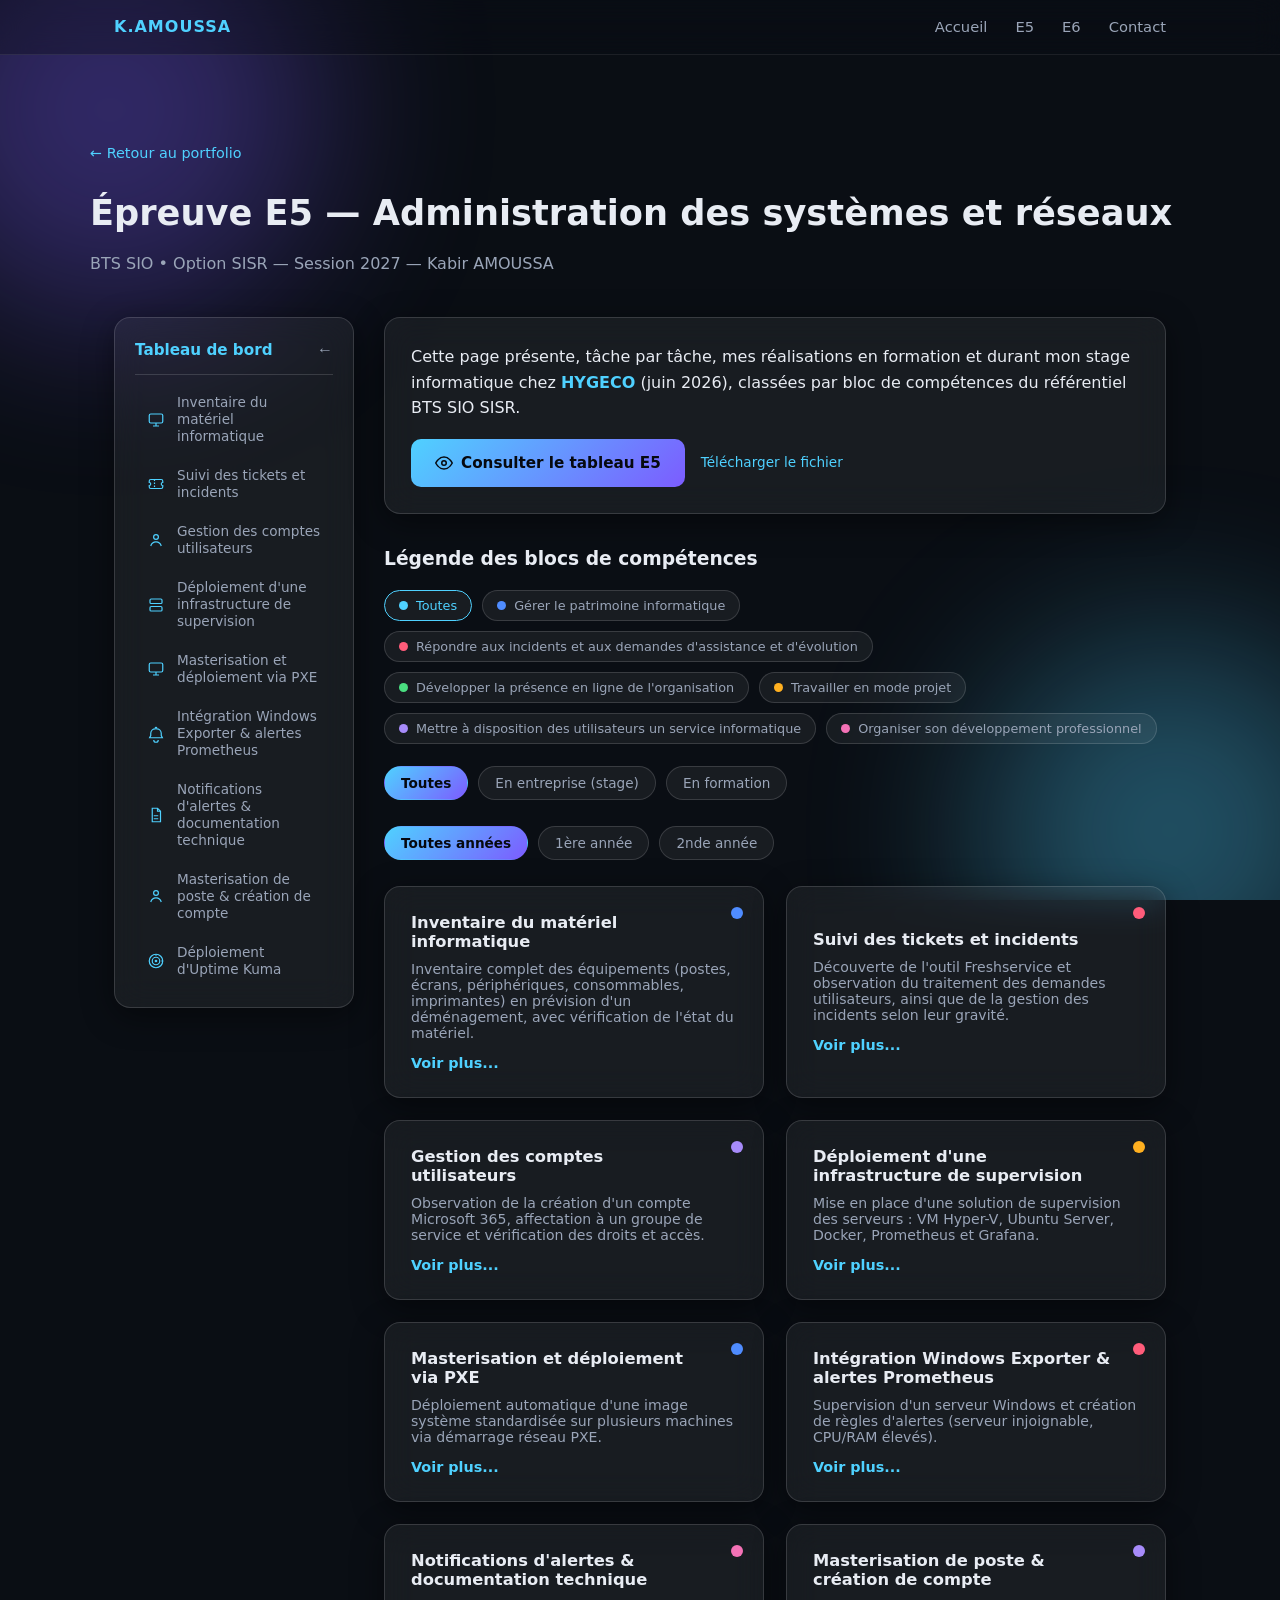
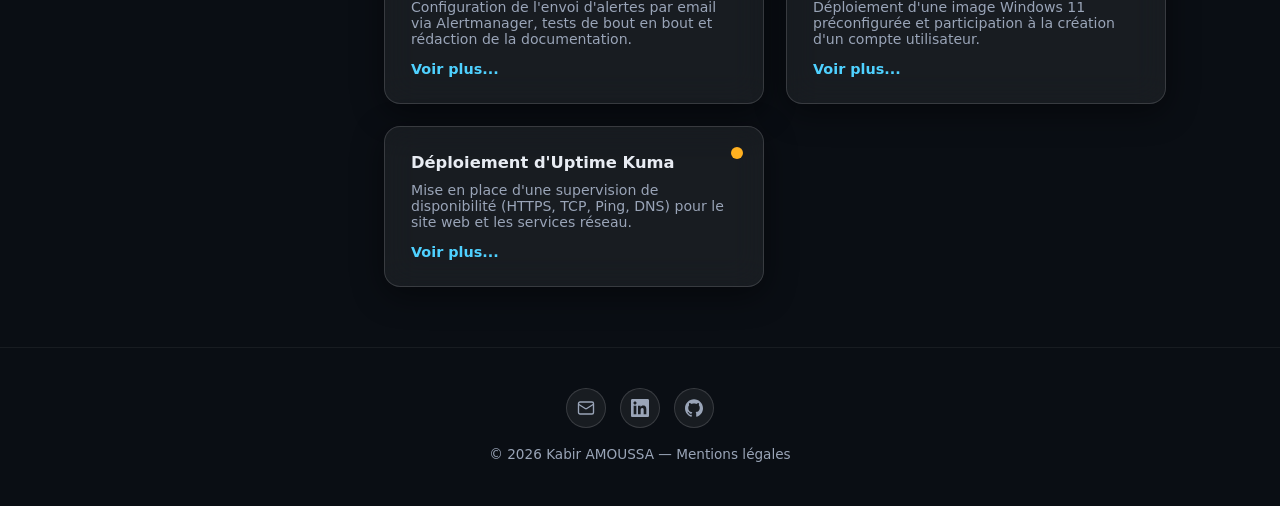
==== e5.html @ fb806b7c "Libellés officiels des blocs + filtre par année sur E5" ====
<!DOCTYPE html>
<html lang="fr">
<head>
<meta charset="UTF-8">
<meta name="viewport" content="width=device-width, initial-scale=1.0">
<title>Épreuve E5 — Kabir AMOUSSA</title>
<link rel="stylesheet" href="css/style.css?v=14">
</head>
<body>

<div class="bg-blobs">
  <div class="blob blob1"></div>
  <div class="blob blob2"></div>
</div>

<nav class="navbar">
  <div class="container">
    <div class="logo">K.AMOUSSA</div>
    <button class="nav-toggle" aria-label="Ouvrir le menu">&#9776;</button>
    <ul class="nav-links">
      <li><a href="index.html">Accueil</a></li>
      <li><a href="e5.html">E5</a></li>
      <li><a href="e6.html">E6</a></li>
      <li><a href="index.html#contact">Contact</a></li>
    </ul>
  </div>
</nav>

<header class="subpage-header container">
  <a href="index.html" class="back-link">&larr; Retour au portfolio</a>
  <h1>Épreuve E5 — Administration des systèmes et réseaux</h1>
  <p style="color:var(--text-dim);">BTS SIO • Option SISR — Session 2027 — Kabir AMOUSSA</p>
</header>

<div class="e5-layout container">

  <!-- SIDEBAR -->
  <aside class="e5-sidebar glass" id="e5Sidebar">
    <div class="e5-sidebar-head">
      <span>Tableau de bord</span>
      <button id="e5SidebarToggle" aria-label="Réduire">&larr;</button>
    </div>
    <ul class="e5-sidebar-list" id="e5SidebarList"></ul>
  </aside>

  <div class="e5-main">
    <div class="glass card reveal" style="margin-bottom:30px;">
      <p>
        Cette page présente, tâche par tâche, mes réalisations en formation et durant mon stage
        informatique chez <strong class="accent">HYGECO</strong> (juin 2026), classées par bloc de
        compétences du référentiel BTS SIO SISR.
      </p>
      <div style="display:flex; align-items:center; gap:16px; flex-wrap:wrap; margin-top:18px;">
        <a href="https://view.officeapps.live.com/op/view.aspx?src=https%3A%2F%2Fakabir-07.github.io%2Fassets%2FTableau_E5_Kabir_AMOUSSA.xlsx" target="_blank" rel="noopener" class="btn btn-primary btn-icon">
          <svg xmlns="http://www.w3.org/2000/svg" width="18" height="18" viewBox="0 0 24 24" fill="none" stroke="currentColor" stroke-width="2" stroke-linecap="round" stroke-linejoin="round"><path d="M1 12s4-8 11-8 11 8 11 8-4 8-11 8-11-8-11-8Z"/><circle cx="12" cy="12" r="3"/></svg>
          Consulter le tableau E5
        </a>
        <a href="assets/Tableau_E5_Kabir_AMOUSSA.xlsx" download class="accent" style="font-size:0.85rem;">Télécharger le fichier</a>
      </div>
    </div>

    <h3 class="reveal" style="margin-bottom:16px;">Légende des blocs de compétences</h3>
    <div class="e5-legend reveal" id="e5Legend">
      <button class="legend-item active" data-bloc="all"><span class="legend-dot" style="background:var(--accent)"></span>Toutes</button>
      <button class="legend-item" data-bloc="patrimoine"><span class="legend-dot dot-patrimoine"></span>Gérer le patrimoine informatique</button>
      <button class="legend-item" data-bloc="incidents"><span class="legend-dot dot-incidents"></span>Répondre aux incidents et aux demandes d'assistance et d'évolution</button>
      <button class="legend-item" data-bloc="presence"><span class="legend-dot dot-presence"></span>Développer la présence en ligne de l'organisation</button>
      <button class="legend-item" data-bloc="projet"><span class="legend-dot dot-projet"></span>Travailler en mode projet</button>
      <button class="legend-item" data-bloc="service"><span class="legend-dot dot-service"></span>Mettre à disposition des utilisateurs un service informatique</button>
      <button class="legend-item" data-bloc="devpro"><span class="legend-dot dot-devpro"></span>Organiser son développement professionnel</button>
    </div>

    <div class="e5-filters reveal">
      <button class="filter-pill active" data-lieu="all">Toutes</button>
      <button class="filter-pill" data-lieu="entreprise">En entreprise (stage)</button>
      <button class="filter-pill" data-lieu="formation">En formation</button>
    </div>

    <div class="e5-filters reveal">
      <button class="filter-pill active" data-annee="all">Toutes années</button>
      <button class="filter-pill" data-annee="1">1ère année</button>
      <button class="filter-pill" data-annee="2">2nde année</button>
    </div>

    <div class="grid e5-tasks-grid" id="e5TasksGrid"></div>
    <p class="e5-empty" id="e5Empty" style="display:none; color:var(--text-dim); text-align:center; margin-top:20px;">Aucune mission dans cette catégorie pour l'instant.</p>
  </div>
</div>

<!-- Modale détail tâche -->
<div class="skill-modal-overlay" id="taskModalOverlay">
  <div class="glass skill-modal task-modal">
    <button class="skill-modal-close" id="taskModalClose" aria-label="Fermer">&times;</button>
    <button class="carousel-arrow skill-modal-prev" id="taskModalPrev" aria-label="Tâche précédente">&larr;</button>
    <button class="carousel-arrow skill-modal-next" id="taskModalNext" aria-label="Tâche suivante">&rarr;</button>
    <div id="taskModalBody"></div>
  </div>
</div>

<footer>
  <div class="container">
    <div class="footer-socials">
      <a href="mailto:kabir.amoussa@outlook.fr" aria-label="Email" class="footer-icon"><svg viewBox="0 0 24 24" fill="none" stroke="currentColor" stroke-width="1.8"><rect x="2" y="4" width="20" height="16" rx="2"/><path d="m22 7-8.97 5.7a1.94 1.94 0 0 1-2.06 0L2 7"/></svg></a>
      <a href="https://www.linkedin.com/in/kabir-amoussa-a6968a33a/" target="_blank" rel="noopener" aria-label="LinkedIn" class="footer-icon"><svg viewBox="0 0 24 24" fill="currentColor"><path d="M20.447 20.452h-3.554v-5.569c0-1.328-.027-3.037-1.852-3.037-1.853 0-2.136 1.445-2.136 2.939v5.667H9.351V9h3.414v1.561h.046c.477-.9 1.637-1.85 3.37-1.85 3.601 0 4.267 2.37 4.267 5.455v6.286zM5.337 7.433c-1.144 0-2.063-.926-2.063-2.065 0-1.138.92-2.063 2.063-2.063 1.14 0 2.064.925 2.064 2.063 0 1.139-.925 2.065-2.064 2.065zm1.782 13.019H3.555V9h3.564v11.452zM22.225 0H1.771C.792 0 0 .774 0 1.729v20.542C0 23.227.792 24 1.771 24h20.451C23.2 24 24 23.227 24 22.271V1.729C24 .774 23.2 0 22.222 0h.003z"/></svg></a>
      <a href="https://github.com/AKabir-07" target="_blank" rel="noopener" aria-label="GitHub" class="footer-icon"><svg viewBox="0 0 24 24" fill="currentColor"><path d="M12 .297c-6.63 0-12 5.373-12 12 0 5.303 3.438 9.8 8.205 11.385.6.113.82-.258.82-.577 0-.285-.01-1.04-.015-2.04-3.338.724-4.042-1.61-4.042-1.61-.546-1.387-1.333-1.756-1.333-1.756-1.089-.744.084-.729.084-.729 1.205.084 1.838 1.236 1.838 1.236 1.07 1.835 2.809 1.305 3.495.998.108-.776.417-1.305.76-1.605-2.665-.3-5.466-1.332-5.466-5.93 0-1.31.465-2.38 1.235-3.22-.135-.303-.54-1.523.105-3.176 0 0 1.005-.322 3.3 1.23.96-.267 1.98-.399 3-.405 1.02.006 2.04.138 3 .405 2.28-1.552 3.285-1.23 3.285-1.23.645 1.653.24 2.873.12 3.176.765.84 1.23 1.91 1.23 3.22 0 4.61-2.805 5.625-5.475 5.92.42.36.81 1.096.81 2.22 0 1.606-.015 2.896-.015 3.286 0 .315.21.69.825.57C20.565 22.092 24 17.592 24 12.297c0-6.627-5.373-12-12-12"/></svg></a>
    </div>
    <p>© <span id="year"></span> Kabir AMOUSSA — <a href="mentions-legales.html">Mentions légales</a></p>
  </div>
</footer>

<script src="js/script.js?v=14"></script>
</body>
</html>
---- css/style.css ----
/* =========================================================
   Portfolio Kabir AMOUSSA — BTS SIO SISR
   Thème : dark tech + glassmorphism
   ========================================================= */

:root {
  --bg: #0a0e14;
  --bg-alt: #0f1420;
  --text: #e8ecf3;
  --text-dim: #9aa5b8;
  --accent: #4fd1ff;
  --accent-2: #7c5cff;
  --glass-bg: rgba(255, 255, 255, 0.06);
  --glass-border: rgba(255, 255, 255, 0.14);
  --glass-blur: 16px;
  --radius: 16px;
  --shadow: 0 8px 32px rgba(0, 0, 0, 0.45);
  --maxw: 1100px;
}

* { box-sizing: border-box; margin: 0; padding: 0; }

html { scroll-behavior: smooth; }

body {
  background: var(--bg);
  color: var(--text);
  font-family: 'Segoe UI', system-ui, -apple-system, sans-serif;
  line-height: 1.6;
  overflow-x: hidden;
}

a { color: inherit; text-decoration: none; }
ul { list-style: none; }
img { max-width: 100%; display: block; }

.container {
  max-width: var(--maxw);
  margin: 0 auto;
  padding: 0 24px;
}

/* -------- Fond animé (dégradés flous derrière le verre) -------- */
.bg-blobs {
  position: fixed;
  inset: 0;
  z-index: -1;
  overflow: hidden;
}
.blob {
  position: absolute;
  border-radius: 50%;
  filter: blur(90px);
  opacity: 0.35;
  animation: float 18s ease-in-out infinite;
}
.blob1 { width: 420px; height: 420px; background: var(--accent-2); top: -100px; left: -100px; }
.blob2 { width: 380px; height: 380px; background: var(--accent); bottom: -120px; right: -80px; animation-delay: -6s; }
.blob3 { width: 300px; height: 300px; background: #ff5c9e; top: 40%; left: 60%; animation-delay: -12s; }

@keyframes float {
  0%, 100% { transform: translate(0, 0) scale(1); }
  50% { transform: translate(40px, -30px) scale(1.1); }
}

/* -------- Composant verre (glassmorphism) -------- */
.glass {
  background: var(--glass-bg);
  border: 1px solid var(--glass-border);
  backdrop-filter: blur(var(--glass-blur));
  -webkit-backdrop-filter: blur(var(--glass-blur));
  border-radius: var(--radius);
  box-shadow: var(--shadow);
}

/* -------- Navbar -------- */
.navbar {
  position: fixed;
  top: 0; left: 0; right: 0;
  z-index: 100;
  padding: 14px 24px;
  background: rgba(10, 14, 20, 0.35);
  backdrop-filter: blur(14px);
  -webkit-backdrop-filter: blur(14px);
  border-bottom: 1px solid rgba(255,255,255,0.08);
  transition: background 0.3s ease;
}
.navbar.scrolled { background: rgba(10, 14, 20, 0.75); }
.navbar .container { display: flex; align-items: center; justify-content: space-between; }
.logo { font-weight: 700; letter-spacing: 1px; color: var(--accent); }
.nav-links { display: flex; gap: 28px; }
.nav-links a { font-size: 0.92rem; color: var(--text-dim); transition: color 0.2s; }
.nav-links a:hover { color: var(--accent); }
.nav-toggle { display: none; background: none; border: none; color: var(--text); font-size: 1.5rem; cursor: pointer; }

@media (max-width: 800px) {
  .nav-links {
    position: absolute; top: 100%; left: 0; right: 0;
    flex-direction: column; gap: 0;
    background: rgba(10,14,20,0.95);
    max-height: 0; overflow: hidden;
    transition: max-height 0.3s ease;
  }
  .nav-links.open { max-height: 400px; }
  .nav-links a { padding: 14px 24px; border-top: 1px solid rgba(255,255,255,0.06); }
  .nav-toggle { display: block; }
}

/* -------- Sections génériques -------- */
section { padding: 110px 0 60px; }
.section-title {
  font-size: 2rem;
  margin-bottom: 8px;
}
.section-sub {
  color: var(--text-dim);
  margin-bottom: 40px;
}
.accent { color: var(--accent); }

.reveal { opacity: 0; transform: translateY(24px); transition: opacity 0.6s ease, transform 0.6s ease; }
.reveal.visible { opacity: 1; transform: translateY(0); }

/* -------- Hero -------- */
.hero {
  min-height: 100vh;
  display: flex;
  align-items: center;
  padding-top: 80px;
}
.hero h1 {
  font-size: clamp(2.2rem, 5vw, 3.6rem);
  line-height: 1.1;
  margin-bottom: 16px;
}
.hero .subtitle {
  font-size: 1.15rem;
  color: var(--text-dim);
  margin-bottom: 28px;
  max-width: 600px;
}
.btn-group { display: flex; gap: 14px; flex-wrap: wrap; }
.btn {
  display: inline-block;
  padding: 12px 24px;
  border-radius: 10px;
  font-weight: 600;
  font-size: 0.95rem;
  transition: transform 0.2s ease, box-shadow 0.2s ease;
}
.btn-primary {
  background: linear-gradient(135deg, var(--accent), var(--accent-2));
  color: #06090f;
}
.btn-ghost {
  border: 1px solid var(--glass-border);
  background: var(--glass-bg);
  backdrop-filter: blur(var(--glass-blur));
}
.btn:hover { transform: translateY(-3px); box-shadow: 0 10px 24px rgba(79, 209, 255, 0.25); }
.btn-icon { display: inline-flex; align-items: center; gap: 8px; }

/* -------- Cards (compétences / certifs / projets) -------- */
.grid {
  display: grid;
  gap: 22px;
  grid-template-columns: repeat(auto-fit, minmax(240px, 1fr));
}
.card {
  padding: 26px;
  transition: transform 0.25s ease, border-color 0.25s ease;
}
.card:hover { transform: translateY(-6px); border-color: var(--accent); }
.card h3 { margin-bottom: 10px; font-size: 1.1rem; color: var(--accent); }
.card ul li { color: var(--text-dim); font-size: 0.92rem; padding: 3px 0; }
.card ul li::before { content: "› "; color: var(--accent); }

.badge {
  display: inline-block;
  font-size: 0.72rem;
  padding: 3px 10px;
  border-radius: 999px;
  background: rgba(79, 209, 255, 0.12);
  color: var(--accent);
  margin: 2px 4px 2px 0;
}

/* -------- Skills grid (cartes individuelles + modale) -------- */
.skills-grid { grid-template-columns: repeat(auto-fit, minmax(180px, 1fr)); }
.skill-card {
  display: flex;
  flex-direction: column;
  align-items: center;
  text-align: center;
  gap: 10px;
  padding: 28px 18px;
  font-family: inherit;
  color: var(--text);
  cursor: pointer;
  transition: transform 0.25s ease, border-color 0.25s ease;
}
.skill-card:hover { transform: translateY(-6px); border-color: var(--accent); }
.skill-icon {
  width: 46px; height: 46px;
  display: flex; align-items: center; justify-content: center;
  border-radius: 50%;
  background: rgba(79,209,255,0.1);
  color: var(--accent);
}
.skill-icon svg { width: 24px; height: 24px; }
.skill-title { font-weight: 600; font-size: 0.95rem; }
.skill-more { color: var(--accent); font-size: 0.8rem; }

.skill-modal-overlay {
  position: fixed;
  inset: 0;
  z-index: 200;
  display: none;
  align-items: center;
  justify-content: center;
  background: rgba(5, 7, 12, 0.72);
  backdrop-filter: blur(6px);
  padding: 20px;
}
.skill-modal-overlay.open { display: flex; }
.skill-modal {
  position: relative;
  max-width: 460px;
  width: 100%;
  padding: 40px 36px;
  text-align: center;
  animation: fadein 0.25s ease;
}
.skill-modal h3 { font-size: 1.3rem; margin-bottom: 16px; }
.skill-modal p { color: var(--text-dim); font-size: 0.95rem; }
.skill-modal-close {
  position: absolute;
  top: 14px; right: 14px;
  width: 30px; height: 30px;
  border-radius: 50%;
  border: 1px solid var(--glass-border);
  background: var(--glass-bg);
  color: var(--text);
  font-size: 1.1rem;
  cursor: pointer;
  line-height: 1;
}
.skill-modal-prev, .skill-modal-next {
  position: absolute;
  top: 50%;
  transform: translateY(-50%);
}
.skill-modal-prev { left: -60px; }
.skill-modal-next { right: -60px; }
@media (max-width: 640px) {
  .skill-modal-prev { left: 6px; }
  .skill-modal-next { right: 6px; }
  .skill-modal { padding: 40px 20px; }
}

.placeholder-card {
  border-style: dashed;
  opacity: 0.6;
}

/* -------- Parcours (Formation / Expérience en 2 colonnes) -------- */
.parcours-columns { display: grid; grid-template-columns: 1fr 1fr; gap: 40px; }
@media (max-width: 800px) { .parcours-columns { grid-template-columns: 1fr; gap: 10px; } }

.parcours-col-head { display: flex; align-items: center; gap: 12px; margin-bottom: 20px; }
.parcours-col-icon {
  width: 38px; height: 38px;
  display: flex; align-items: center; justify-content: center;
  border-radius: 50%;
  background: rgba(79,209,255,0.1);
  color: var(--accent);
  flex-shrink: 0;
}
.parcours-col-icon svg { width: 20px; height: 20px; }
.parcours-col-head h3 { font-size: 1.1rem; }

.timeline { position: relative; padding-left: 28px; }
.timeline::before {
  content: "";
  position: absolute;
  left: 6px; top: 0; bottom: 0;
  width: 2px;
  background: linear-gradient(var(--accent), var(--accent-2));
}
.tl-item {
  position: relative;
  display: block;
  width: 100%;
  margin-bottom: 24px;
  padding: 20px 22px 20px 60px;
  text-align: left;
  font-family: inherit;
  color: var(--text);
  cursor: pointer;
  transition: transform 0.25s ease, border-color 0.25s ease;
}
.tl-item:hover { transform: translateY(-4px); border-color: var(--accent); }
.tl-item::before {
  content: "";
  position: absolute;
  left: -28px; top: 26px;
  width: 12px; height: 12px;
  border-radius: 50%;
  background: var(--accent);
  box-shadow: 0 0 0 4px rgba(79,209,255,0.2);
}
.tl-badge {
  position: absolute;
  left: 20px; top: 20px;
  width: 34px; height: 34px;
  border-radius: 9px;
  display: flex; align-items: center; justify-content: center;
  font-weight: 700; font-size: 0.9rem;
  color: #06090f;
  flex-shrink: 0;
  overflow: hidden;
}
.tl-badge-img { background: #fff; padding: 5px; }
.tl-badge-img img { width: 100%; height: 100%; object-fit: contain; }
.tl-badge-icon svg { width: 18px; height: 18px; color: #06090f; }
.tl-date { color: var(--accent); font-size: 0.8rem; font-weight: 600; }
.tl-item h3 { margin: 4px 0; font-size: 1rem; }
.tl-org { color: var(--text-dim); font-size: 0.85rem; margin-bottom: 8px; }
.tl-short { color: var(--text-dim); font-size: 0.88rem; margin-bottom: 10px; }
.tl-more { color: var(--accent); font-size: 0.8rem; }

.parcours-modal-meta { color: var(--text-dim); font-size: 0.85rem; margin-bottom: 16px; }

/* -------- Projets -------- */
.project-card { display: flex; flex-direction: column; gap: 10px; }
.project-card .tags { margin-top: 6px; }

/* -------- Veille -------- */
.veille-header { text-align: center; max-width: 700px; margin: 0 auto 36px; }
.veille-main-title { font-size: 1.3rem; color: var(--accent); margin-bottom: 8px; }
.veille-duration { color: var(--text-dim); font-size: 0.9rem; }

.veille-indicator {
  display: flex;
  flex-direction: column;
  align-items: center;
  gap: 12px;
  margin-bottom: 30px;
}
.veille-num {
  width: 42px; height: 42px;
  border-radius: 50%;
  display: flex; align-items: center; justify-content: center;
  background: linear-gradient(135deg, var(--accent), var(--accent-2));
  color: #06090f;
  font-weight: 700;
  font-size: 1.1rem;
  box-shadow: 0 0 0 5px rgba(79,209,255,0.15);
}
.veille-period-badge {
  padding: 8px 20px;
  border-radius: 999px;
  font-weight: 600;
  font-size: 0.9rem;
  color: var(--accent);
  background: var(--glass-bg);
  border: 1px solid var(--glass-border);
  backdrop-filter: blur(var(--glass-blur));
}

.veille-carousel {
  max-width: 650px;
  margin: 0 auto;
}
.veille-card {
  display: none;
  padding: 32px;
  text-align: center;
  animation: fadein 0.4s ease;
}
.veille-card.active { display: block; }
@keyframes fadein { from { opacity: 0; transform: translateY(8px); } to { opacity: 1; transform: translateY(0); } }
.veille-card-top { display: flex; justify-content: center; align-items: center; gap: 12px; margin-bottom: 14px; flex-wrap: wrap; }
.veille-source { color: var(--accent-2); font-size: 0.78rem; font-weight: 700; letter-spacing: 0.5px; }
.veille-card h4 { margin-bottom: 10px; font-size: 1.15rem; }
.veille-card p { color: var(--text-dim); font-size: 0.92rem; margin-bottom: 16px; }
.veille-link { color: var(--accent); font-size: 0.9rem; font-weight: 600; }

.veille-nav {
  display: flex;
  align-items: center;
  justify-content: center;
  gap: 20px;
  margin: 24px 0 40px;
}
.carousel-arrow {
  flex-shrink: 0;
  width: 40px; height: 40px;
  border-radius: 50%;
  border: 1px solid var(--glass-border);
  background: var(--glass-bg);
  backdrop-filter: blur(var(--glass-blur));
  color: var(--accent);
  font-size: 1.1rem;
  cursor: pointer;
  transition: transform 0.2s ease, border-color 0.2s ease;
}
.carousel-arrow:hover { transform: scale(1.08); border-color: var(--accent); }

.veille-dots { display: flex; align-items: center; gap: 8px; }
.dot {
  width: 8px; height: 8px;
  border-radius: 50%;
  background: var(--glass-border);
  cursor: pointer;
  transition: background 0.25s ease, transform 0.25s ease;
}
.dot.active { background: var(--accent); transform: scale(1.3); }

.veille-conclusion { max-width: 750px; margin: 0 auto; padding: 28px; }
.veille-conclusion h3 { color: var(--accent); margin-bottom: 10px; font-size: 1rem; }
.veille-conclusion p { color: var(--text-dim); font-size: 0.92rem; }

/* -------- Epreuves E5/E6 -------- */
.epreuve-banner {
  display: flex;
  gap: 20px;
  flex-wrap: wrap;
  padding: 30px;
}
.epreuve-banner .card { flex: 1; min-width: 240px; }

/* -------- Contact -------- */
.contact-grid { display: grid; grid-template-columns: repeat(auto-fit, minmax(220px, 1fr)); gap: 24px; }
.contact-item {
  display: flex;
  align-items: center;
  gap: 16px;
  padding: 22px;
  transition: transform 0.25s ease, border-color 0.25s ease;
}
.contact-item:hover { transform: translateY(-6px); border-color: var(--accent); }
.contact-item .skill-icon { flex-shrink: 0; }
.contact-item h4 { color: var(--accent); margin-bottom: 4px; font-size: 0.85rem; text-transform: uppercase; letter-spacing: 1px; }
.contact-item p { color: var(--text-dim); font-size: 0.9rem; word-break: break-word; }

/* -------- Footer -------- */
.footer-socials { display: flex; justify-content: center; gap: 14px; margin-bottom: 16px; }
.footer-icon {
  width: 40px; height: 40px;
  display: flex; align-items: center; justify-content: center;
  border-radius: 50%;
  background: var(--glass-bg);
  border: 1px solid var(--glass-border);
  color: var(--text-dim);
  transition: color 0.2s ease, border-color 0.2s ease, transform 0.2s ease;
}
.footer-icon svg { width: 18px; height: 18px; }
.footer-icon:hover { color: var(--accent); border-color: var(--accent); transform: translateY(-3px); }

footer {
  padding: 40px 0;
  text-align: center;
  color: var(--text-dim);
  font-size: 0.85rem;
  border-top: 1px solid rgba(255,255,255,0.06);
}
footer a { color: var(--text-dim); }
footer a:hover { color: var(--accent); }

/* -------- Pages E5/E6/Mentions -------- */
.subpage-header {
  padding: 140px 0 40px;
}
.subpage-header h1 { font-size: 2.2rem; margin-bottom: 10px; }
.back-link { display: inline-block; margin-bottom: 20px; color: var(--accent); font-size: 0.9rem; }

table.competences {
  width: 100%;
  border-collapse: collapse;
  margin-top: 14px;
}
table.competences th, table.competences td {
  padding: 14px;
  text-align: left;
  border-bottom: 1px solid var(--glass-border);
  font-size: 0.92rem;
}
table.competences th { color: var(--accent); }
table.competences td { color: var(--text-dim); }

.bloc-title { margin: 34px 0 6px; color: var(--accent); }

/* -------- E5 : tableau de bord des tâches -------- */
.e5-layout {
  display: grid;
  grid-template-columns: 240px 1fr;
  gap: 30px;
  align-items: start;
  padding-bottom: 60px;
}
.e5-sidebar {
  position: sticky;
  top: 100px;
  padding: 20px;
}
.e5-sidebar-head {
  display: flex;
  justify-content: space-between;
  align-items: center;
  color: var(--accent);
  font-weight: 700;
  font-size: 0.95rem;
  padding-bottom: 12px;
  margin-bottom: 10px;
  border-bottom: 1px solid var(--glass-border);
}
.e5-sidebar-head button {
  background: none; border: none; color: var(--text-dim);
  cursor: pointer; font-size: 1rem;
}
.e5-sidebar-list { display: flex; flex-direction: column; gap: 4px; }
.e5-sidebar-list li a {
  display: flex; align-items: center; gap: 10px;
  padding: 9px 10px;
  border-radius: 8px;
  color: var(--text-dim);
  font-size: 0.85rem;
  transition: background 0.2s ease, color 0.2s ease;
}
.e5-sidebar-list li a:hover { background: rgba(255,255,255,0.06); color: var(--accent); }
.sidebar-icon {
  width: 22px; height: 22px;
  flex-shrink: 0;
  display: flex; align-items: center; justify-content: center;
  color: var(--accent);
}
.sidebar-icon svg { width: 18px; height: 18px; }
.sidebar-text { line-height: 1.25; }

.e5-sidebar.collapsed { width: 64px; padding: 16px 10px; }
.e5-sidebar.collapsed .e5-sidebar-head { border-bottom: none; margin-bottom: 10px; padding-bottom: 0; justify-content: center; }
.e5-sidebar.collapsed .e5-sidebar-head span { display: none; }
.e5-sidebar.collapsed #e5SidebarToggle { transform: rotate(180deg); }
.e5-sidebar.collapsed .e5-sidebar-list { align-items: center; }
.e5-sidebar.collapsed .e5-sidebar-list li a { justify-content: center; padding: 10px; width: 40px; }
.e5-sidebar.collapsed .sidebar-text { display: none; }

.e5-legend { display: flex; flex-wrap: wrap; gap: 10px; margin-bottom: 22px; }
.legend-item {
  display: flex; align-items: center; gap: 8px;
  padding: 7px 14px;
  border-radius: 999px;
  background: var(--glass-bg);
  border: 1px solid var(--glass-border);
  color: var(--text-dim);
  font-size: 0.8rem;
  font-family: inherit;
  cursor: pointer;
  transition: border-color 0.2s ease, color 0.2s ease;
}
.legend-item:hover { color: var(--text); }
.legend-item.active { border-color: var(--accent); color: var(--accent); }
.legend-dot { width: 9px; height: 9px; border-radius: 50%; flex-shrink: 0; }
.dot-patrimoine { background: #4f8cff; }
.dot-incidents { background: #ff5c7a; }
.dot-presence { background: #4ade80; }
.dot-projet { background: #ffb020; }
.dot-service { background: #a78bfa; }
.dot-devpro { background: #f472b6; }

.e5-filters { display: flex; gap: 10px; margin-bottom: 26px; }
.filter-pill {
  padding: 8px 16px;
  border-radius: 999px;
  background: var(--glass-bg);
  border: 1px solid var(--glass-border);
  color: var(--text-dim);
  font-size: 0.85rem;
  font-family: inherit;
  cursor: pointer;
}
.filter-pill.active { background: linear-gradient(135deg, var(--accent), var(--accent-2)); color: #06090f; font-weight: 600; border-color: transparent; }

.e5-tasks-grid { grid-template-columns: repeat(auto-fit, minmax(260px, 1fr)); }
.task-card {
  padding: 26px;
  position: relative;
  text-align: left;
  width: 100%;
  font-family: inherit;
  color: var(--text);
  cursor: pointer;
}
.task-card .bloc-badge {
  position: absolute; top: 20px; right: 20px;
  width: 12px; height: 12px; border-radius: 50%;
}
.task-card h4 { margin: 0 26px 10px 0; font-size: 1.02rem; }
.task-card p { color: var(--text-dim); font-size: 0.88rem; margin-bottom: 14px; }
.task-card .veille-link { background: none; border: none; font-family: inherit; cursor: pointer; }
.task-card.hidden { display: none; }
.task-card.highlight {
  border-color: var(--accent);
  box-shadow: 0 0 0 3px rgba(79,209,255,0.35), 0 8px 32px rgba(0,0,0,0.45);
  transition: box-shadow 0.3s ease, border-color 0.3s ease;
}

.task-modal { max-width: 600px; text-align: left; max-height: 85vh; overflow-y: auto; }
.task-modal h3 { text-align: left; font-size: 1.3rem; }
.task-tags { display: flex; flex-wrap: wrap; gap: 8px; margin: 14px 0 22px; }
.task-section { margin-bottom: 22px; }
.task-section-head { display: flex; align-items: center; gap: 10px; margin-bottom: 10px; }
.task-section-head svg { width: 20px; height: 20px; color: var(--accent); flex-shrink: 0; }
.task-section-head h4 { font-size: 1rem; color: var(--text); }
.task-section p { color: var(--text-dim); font-size: 0.92rem; }
.task-checklist { list-style: none; padding: 0; margin: 10px 0; }
.task-checklist li {
  position: relative;
  padding-left: 24px;
  margin-bottom: 8px;
  color: var(--text-dim);
  font-size: 0.9rem;
}
.task-checklist li::before {
  content: "✓";
  position: absolute; left: 0; top: 0;
  color: var(--accent);
  font-weight: 700;
}
.task-checklist li strong { color: var(--text); }
.task-etapes-title { margin-top: 16px; font-weight: 600; color: var(--text); font-size: 0.92rem; }
.task-figure { margin: 16px 0; }
.task-figure img { width: 100%; border-radius: 10px; border: 1px solid var(--glass-border); }
.task-figure figcaption { text-align: center; color: var(--text-dim); font-size: 0.8rem; margin-top: 6px; font-style: italic; }

@media (max-width: 860px) {
  .e5-layout { grid-template-columns: 1fr; }
  .e5-sidebar { position: static; }
}
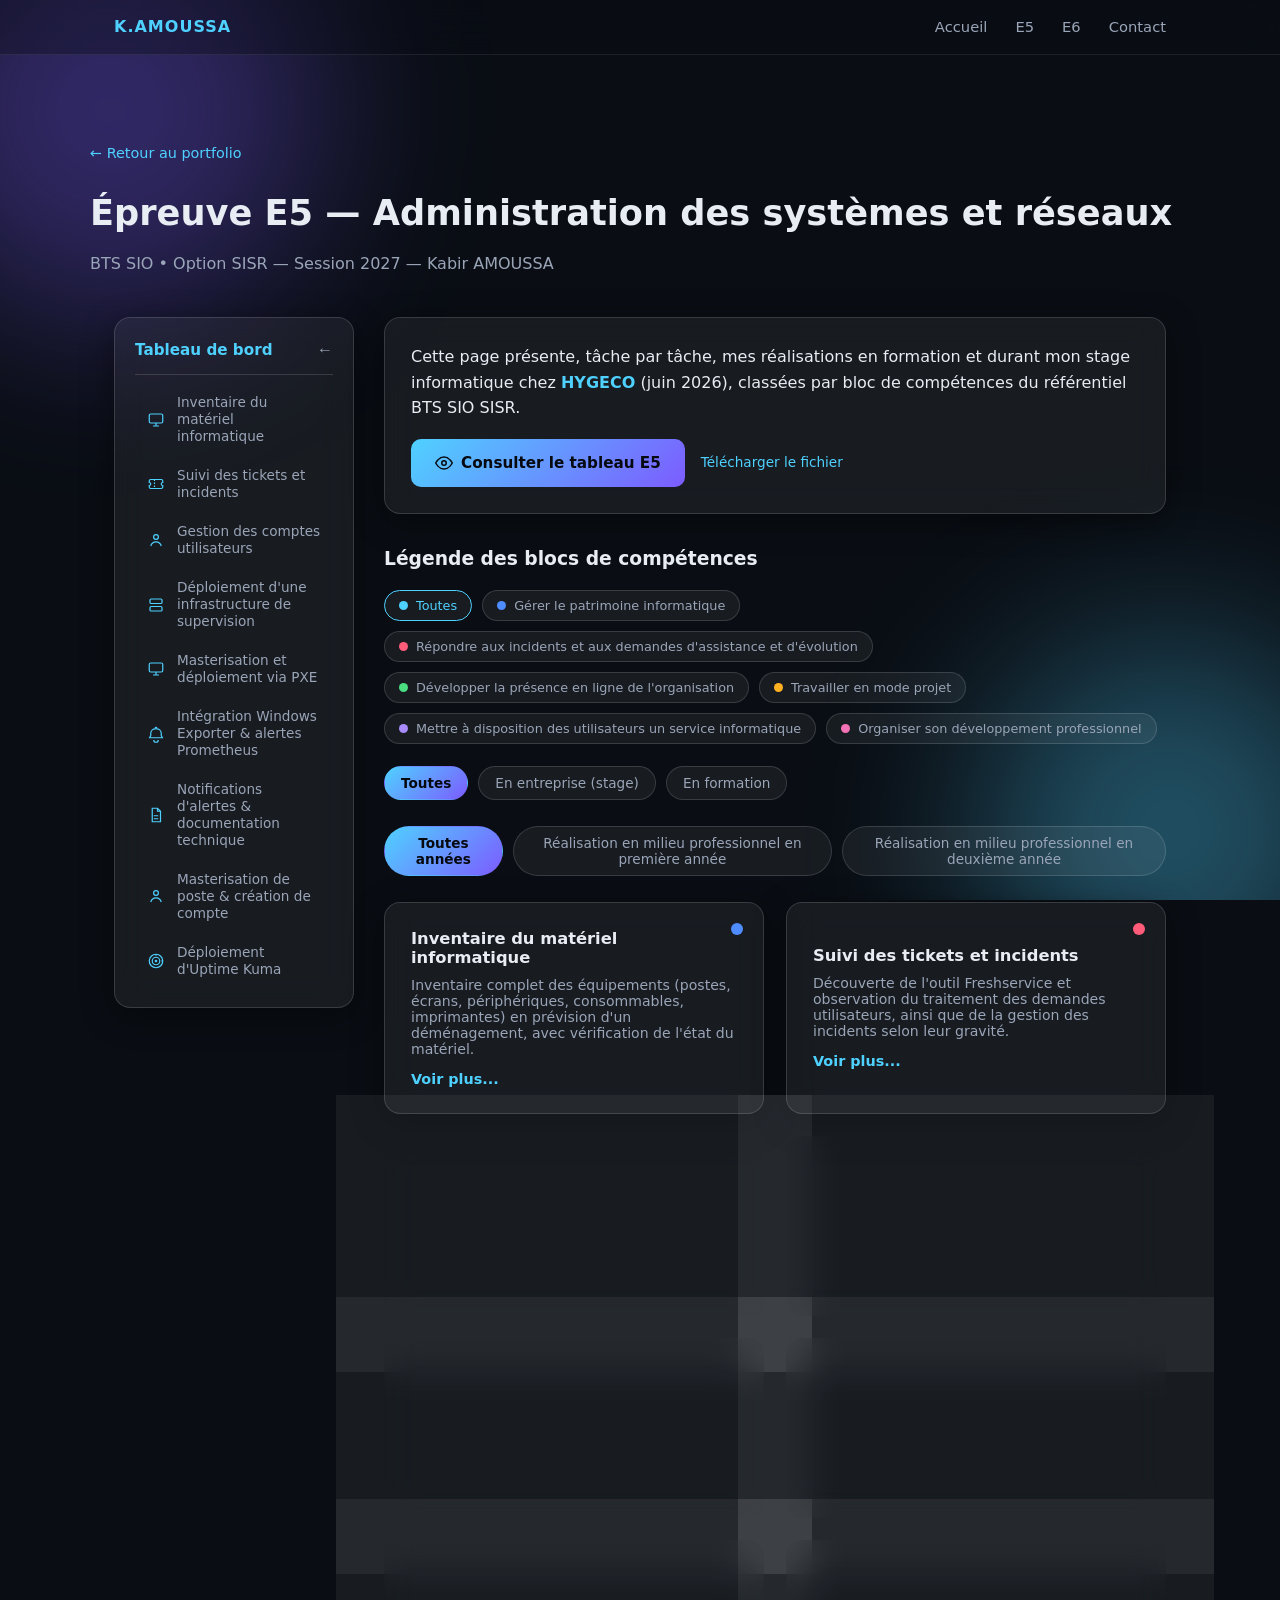
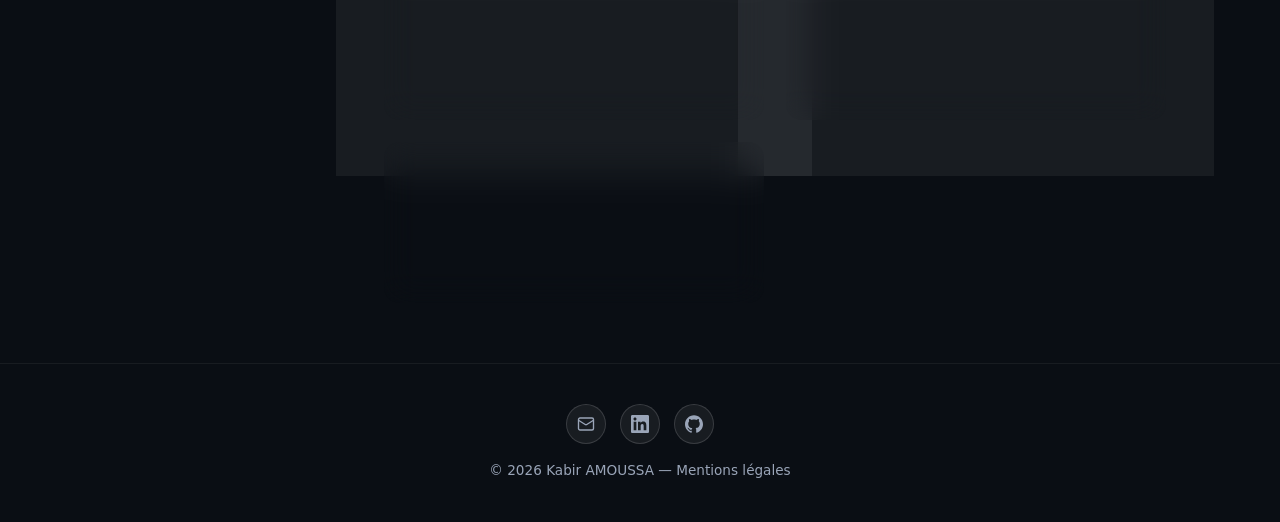
==== commit 81bdb774: "Libellés complets des filtres par année" ====
--- a/e5.html
+++ b/e5.html
@@ -4,7 +4,7 @@
 <meta charset="UTF-8">
 <meta name="viewport" content="width=device-width, initial-scale=1.0">
 <title>Épreuve E5 — Kabir AMOUSSA</title>
-<link rel="stylesheet" href="css/style.css?v=14">
+<link rel="stylesheet" href="css/style.css?v=15">
 </head>
 <body>
 
@@ -78,8 +78,8 @@
 
     <div class="e5-filters reveal">
       <button class="filter-pill active" data-annee="all">Toutes années</button>
-      <button class="filter-pill" data-annee="1">1ère année</button>
-      <button class="filter-pill" data-annee="2">2nde année</button>
+      <button class="filter-pill" data-annee="1">Réalisation en milieu professionnel en première année</button>
+      <button class="filter-pill" data-annee="2">Réalisation en milieu professionnel en deuxième année</button>
     </div>
 
     <div class="grid e5-tasks-grid" id="e5TasksGrid"></div>
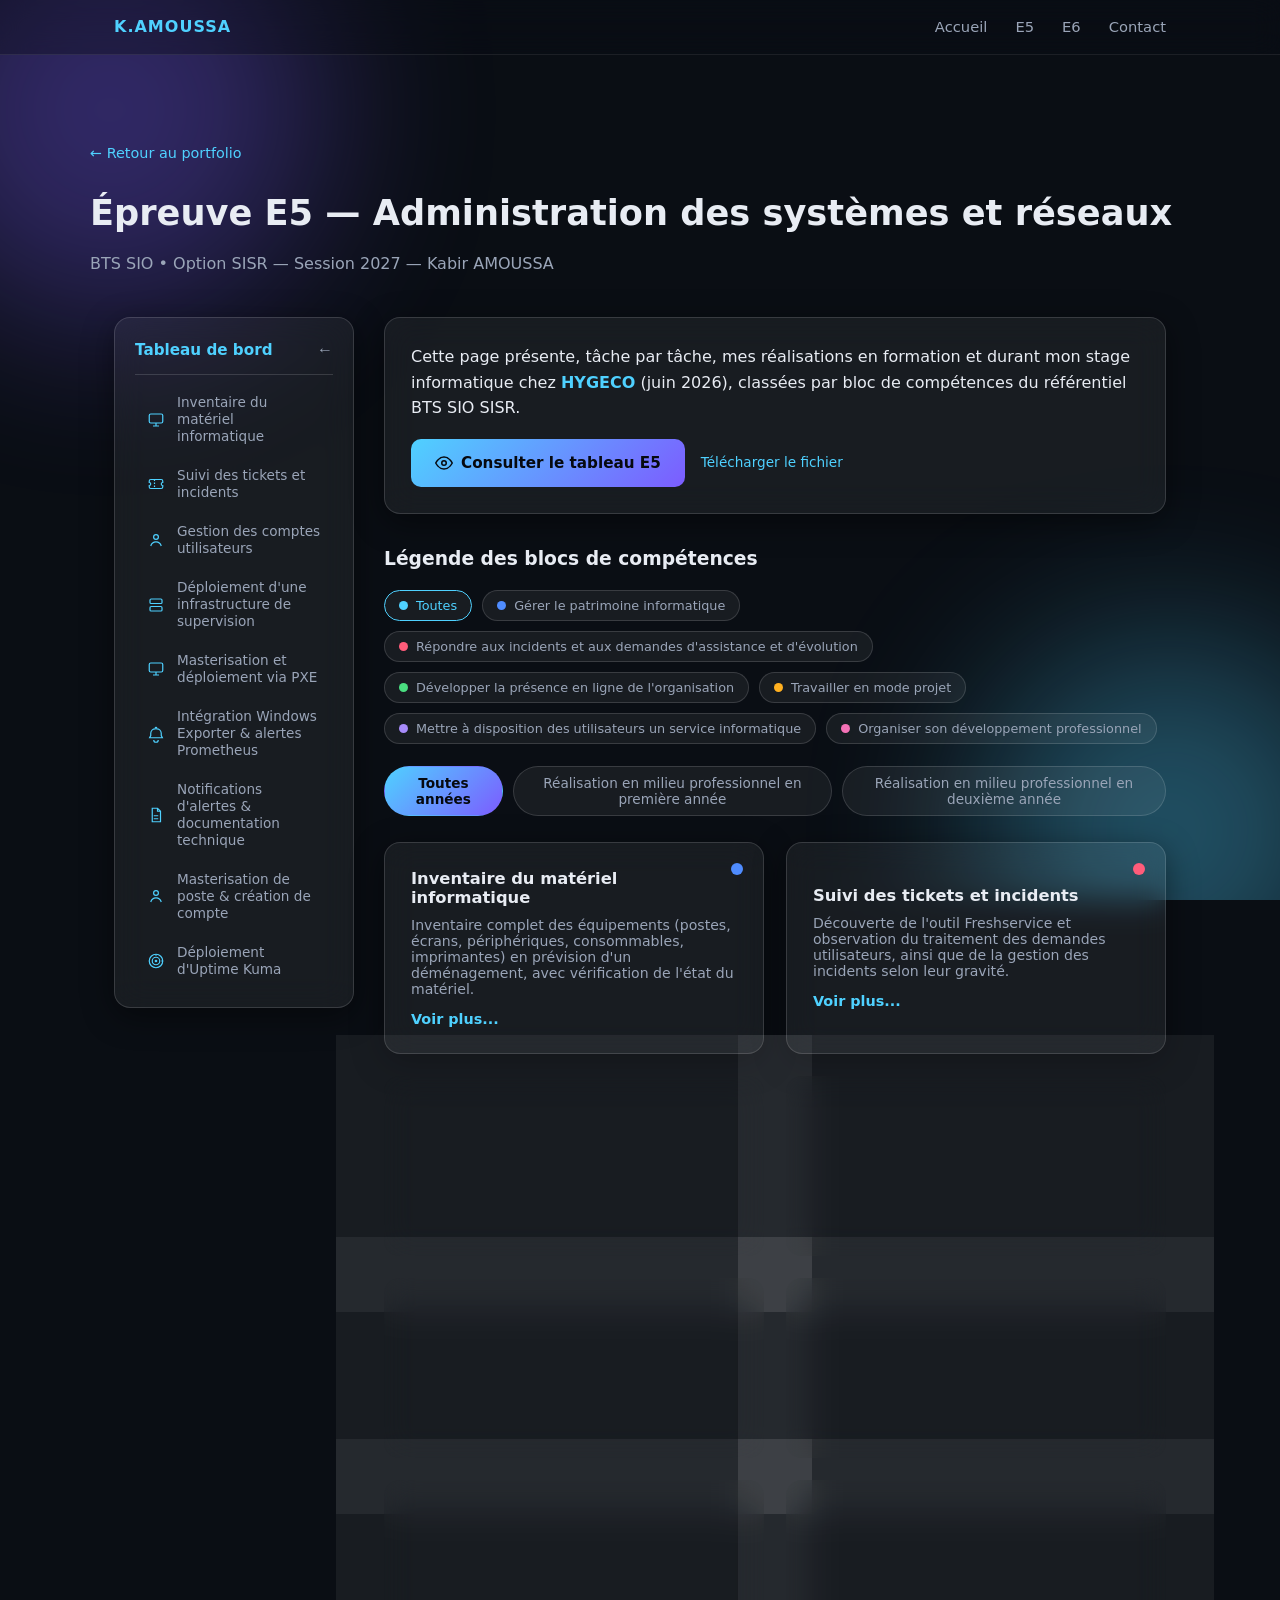
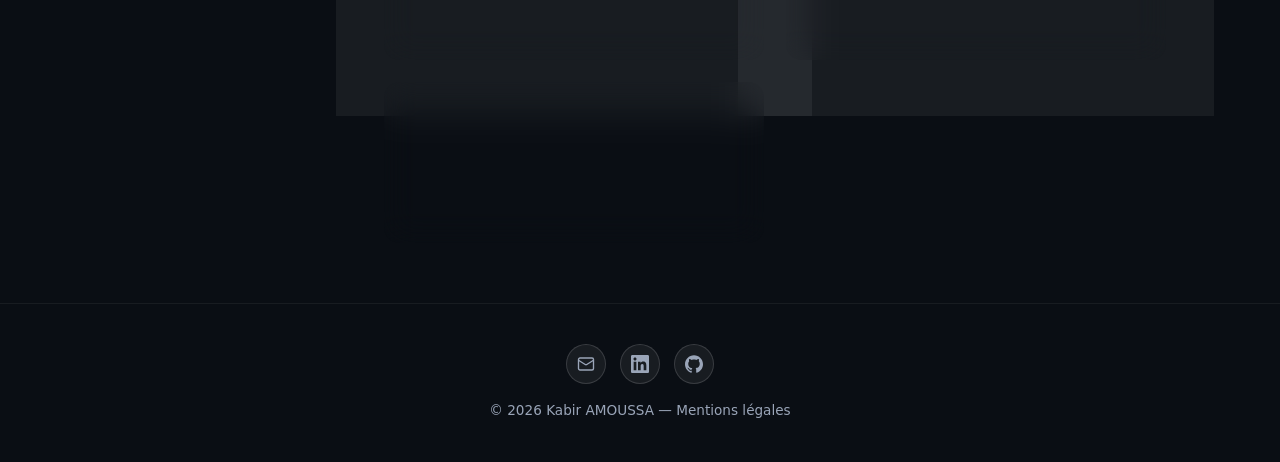
==== commit 0776acbe: "Suppression du filtre lieu (entreprise/formation) sur E5" ====
--- a/e5.html
+++ b/e5.html
@@ -4,7 +4,7 @@
 <meta charset="UTF-8">
 <meta name="viewport" content="width=device-width, initial-scale=1.0">
 <title>Épreuve E5 — Kabir AMOUSSA</title>
-<link rel="stylesheet" href="css/style.css?v=15">
+<link rel="stylesheet" href="css/style.css?v=16">
 </head>
 <body>
 
@@ -71,12 +71,6 @@
     </div>
 
     <div class="e5-filters reveal">
-      <button class="filter-pill active" data-lieu="all">Toutes</button>
-      <button class="filter-pill" data-lieu="entreprise">En entreprise (stage)</button>
-      <button class="filter-pill" data-lieu="formation">En formation</button>
-    </div>
-
-    <div class="e5-filters reveal">
       <button class="filter-pill active" data-annee="all">Toutes années</button>
       <button class="filter-pill" data-annee="1">Réalisation en milieu professionnel en première année</button>
       <button class="filter-pill" data-annee="2">Réalisation en milieu professionnel en deuxième année</button>
@@ -108,6 +102,6 @@
   </div>
 </footer>
 
-<script src="js/script.js?v=14"></script>
+<script src="js/script.js?v=16"></script>
 </body>
 </html>
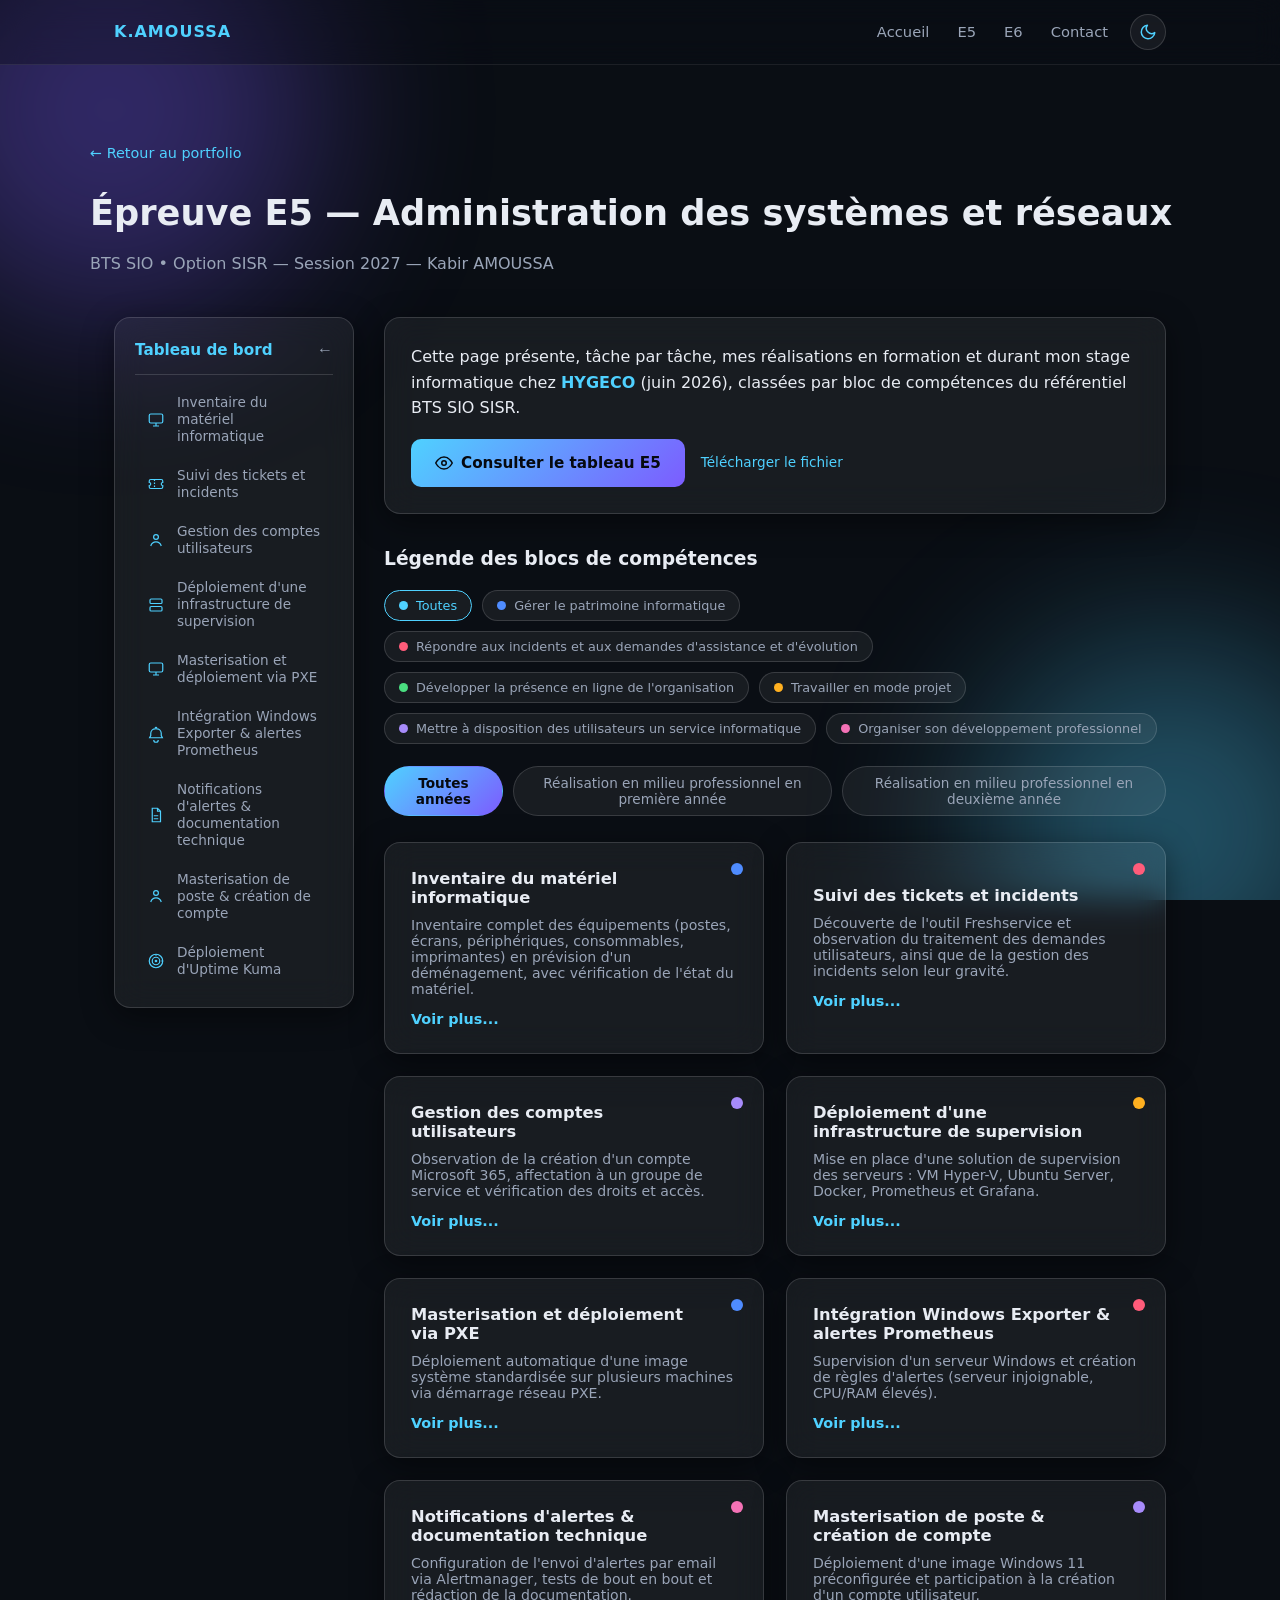
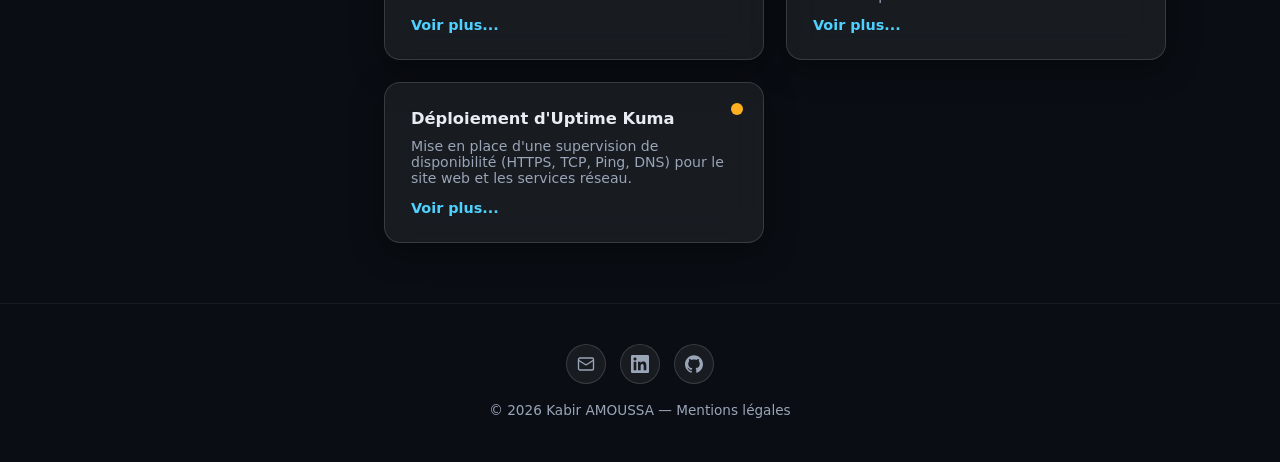
==== commit edc7fd19: "Ajout du toggle thème clair/sombre" ====
--- a/e5.html
+++ b/e5.html
@@ -4,7 +4,8 @@
 <meta charset="UTF-8">
 <meta name="viewport" content="width=device-width, initial-scale=1.0">
 <title>Épreuve E5 — Kabir AMOUSSA</title>
-<link rel="stylesheet" href="css/style.css?v=16">
+<script>(function(){var t=localStorage.getItem('theme');if(t==='light')document.documentElement.dataset.theme='light';})();</script>
+<link rel="stylesheet" href="css/style.css?v=17">
 </head>
 <body>
 
@@ -16,13 +17,19 @@
 <nav class="navbar">
   <div class="container">
     <div class="logo">K.AMOUSSA</div>
-    <button class="nav-toggle" aria-label="Ouvrir le menu">&#9776;</button>
-    <ul class="nav-links">
-      <li><a href="index.html">Accueil</a></li>
-      <li><a href="e5.html">E5</a></li>
-      <li><a href="e6.html">E6</a></li>
-      <li><a href="index.html#contact">Contact</a></li>
-    </ul>
+    <div class="navbar-right">
+      <ul class="nav-links">
+        <li><a href="index.html">Accueil</a></li>
+        <li><a href="e5.html">E5</a></li>
+        <li><a href="e6.html">E6</a></li>
+        <li><a href="index.html#contact">Contact</a></li>
+      </ul>
+      <button id="themeToggle" class="theme-toggle" aria-label="Changer de thème">
+        <svg class="icon-moon" viewBox="0 0 24 24" fill="none" stroke="currentColor" stroke-width="2" stroke-linecap="round" stroke-linejoin="round"><path d="M21 12.79A9 9 0 1 1 11.21 3 7 7 0 0 0 21 12.79z"/></svg>
+        <svg class="icon-sun" viewBox="0 0 24 24" fill="none" stroke="currentColor" stroke-width="2" stroke-linecap="round" stroke-linejoin="round"><circle cx="12" cy="12" r="5"/><path d="M12 1v2M12 21v2M4.22 4.22l1.42 1.42M18.36 18.36l1.42 1.42M1 12h2M21 12h2M4.22 19.78l1.42-1.42M18.36 5.64l1.42-1.42"/></svg>
+      </button>
+      <button class="nav-toggle" aria-label="Ouvrir le menu">&#9776;</button>
+    </div>
   </div>
 </nav>
 
@@ -102,6 +109,6 @@
   </div>
 </footer>
 
-<script src="js/script.js?v=16"></script>
+<script src="js/script.js?v=17"></script>
 </body>
 </html>
--- a/css/style.css
+++ b/css/style.css
@@ -18,6 +18,27 @@
   --maxw: 1100px;
 }
 
+/* -------- Thème clair -------- */
+html[data-theme="light"] {
+  --bg: #eef3fb;
+  --bg-alt: #e4ecfa;
+  --text: #16213e;
+  --text-dim: #5b6b85;
+  --accent: #2f6fed;
+  --accent-2: #7c5cff;
+  --glass-bg: rgba(255, 255, 255, 0.6);
+  --glass-border: rgba(20, 30, 60, 0.12);
+  --shadow: 0 8px 32px rgba(30, 40, 80, 0.12);
+}
+html[data-theme="light"] body { background: linear-gradient(180deg, #eef3fb, #dce6f9); }
+html[data-theme="light"] .navbar { background: rgba(255, 255, 255, 0.55); border-bottom-color: rgba(20, 30, 60, 0.08); }
+html[data-theme="light"] .navbar.scrolled { background: rgba(255, 255, 255, 0.85); }
+html[data-theme="light"] .blob { opacity: 0.16; }
+@media (max-width: 800px) {
+  html[data-theme="light"] .nav-links { background: rgba(255, 255, 255, 0.95); }
+  html[data-theme="light"] .nav-links a { border-top-color: rgba(20, 30, 60, 0.08); }
+}
+
 * { box-sizing: border-box; margin: 0; padding: 0; }
 
 html { scroll-behavior: smooth; }
@@ -92,6 +113,23 @@
 .nav-links a { font-size: 0.92rem; color: var(--text-dim); transition: color 0.2s; }
 .nav-links a:hover { color: var(--accent); }
 .nav-toggle { display: none; background: none; border: none; color: var(--text); font-size: 1.5rem; cursor: pointer; }
+.navbar-right { display: flex; align-items: center; gap: 22px; }
+.theme-toggle {
+  width: 36px; height: 36px;
+  display: flex; align-items: center; justify-content: center;
+  border-radius: 50%;
+  background: var(--glass-bg);
+  border: 1px solid var(--glass-border);
+  color: var(--accent);
+  cursor: pointer;
+  flex-shrink: 0;
+  transition: transform 0.2s ease, border-color 0.2s ease;
+}
+.theme-toggle:hover { transform: translateY(-2px); border-color: var(--accent); }
+.theme-toggle svg { width: 18px; height: 18px; }
+.theme-toggle .icon-sun { display: none; }
+html[data-theme="light"] .theme-toggle .icon-moon { display: none; }
+html[data-theme="light"] .theme-toggle .icon-sun { display: block; }
 
 @media (max-width: 800px) {
   .nav-links {
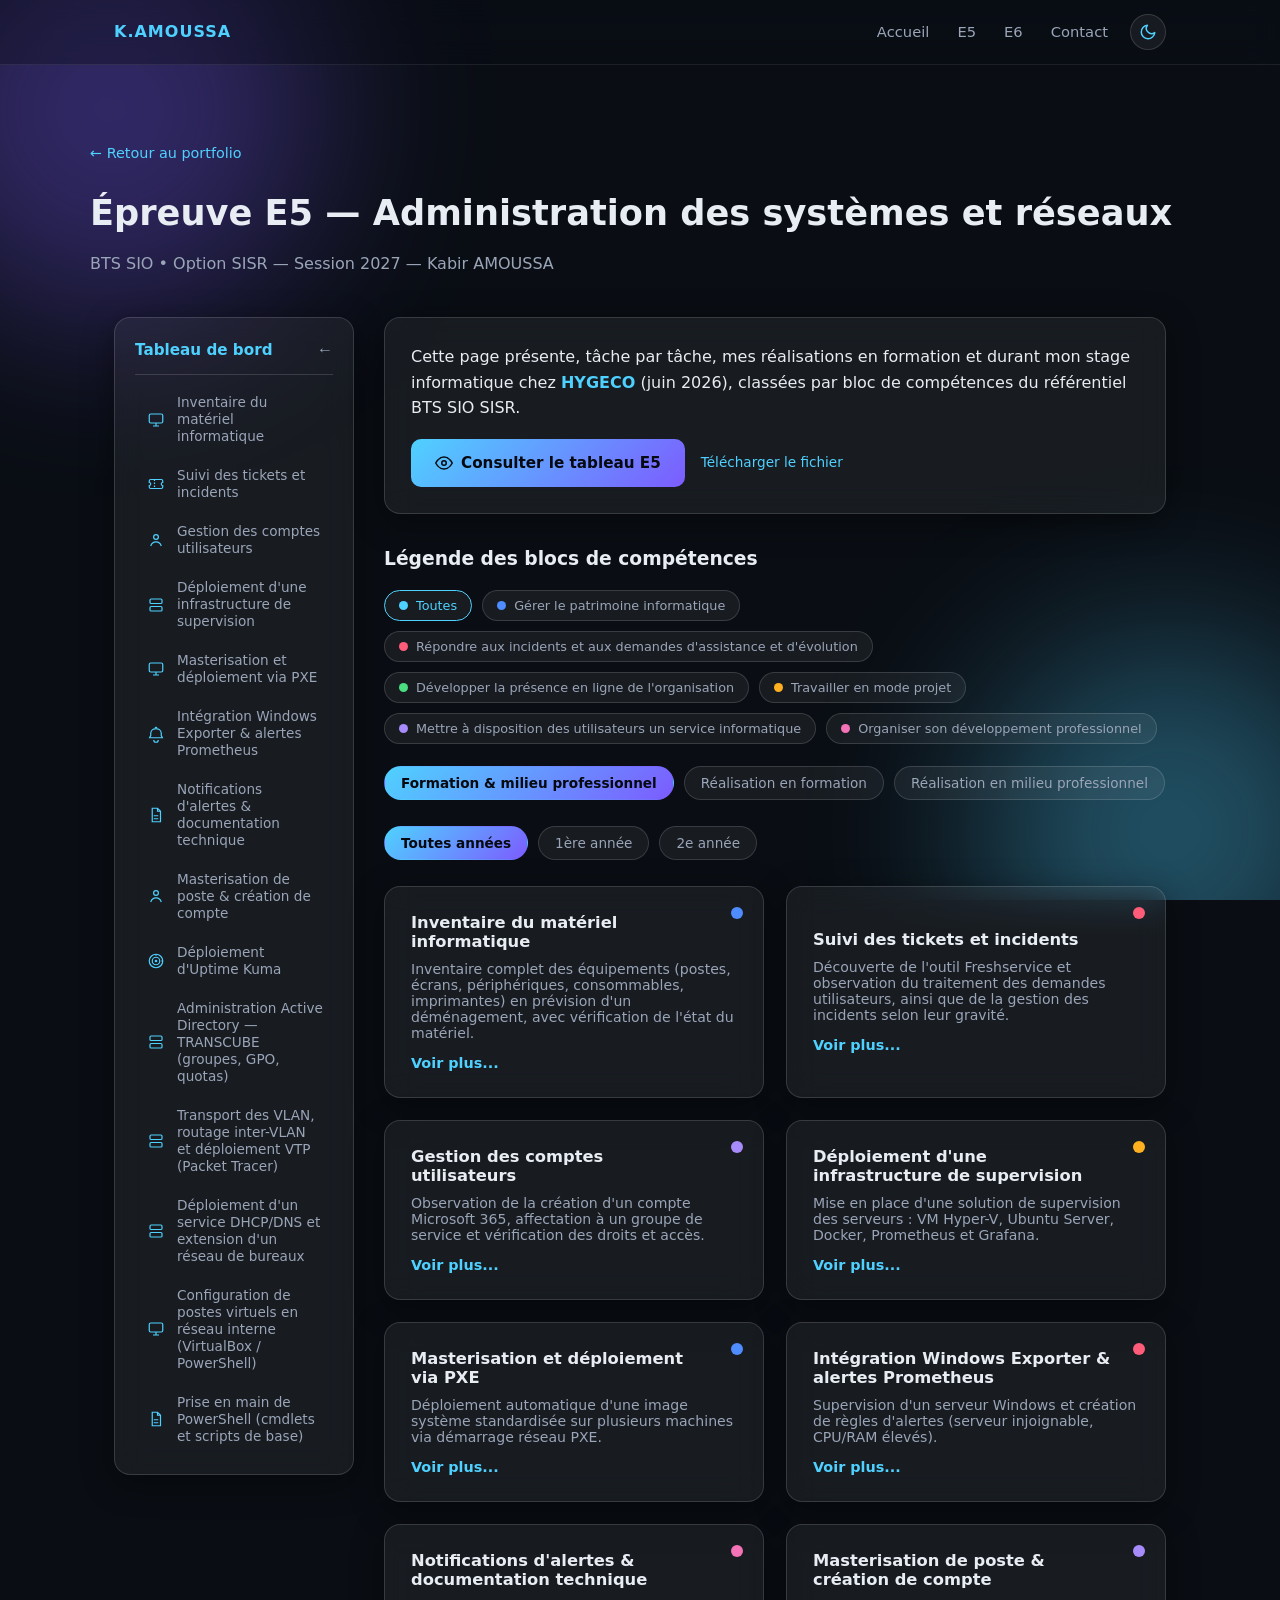
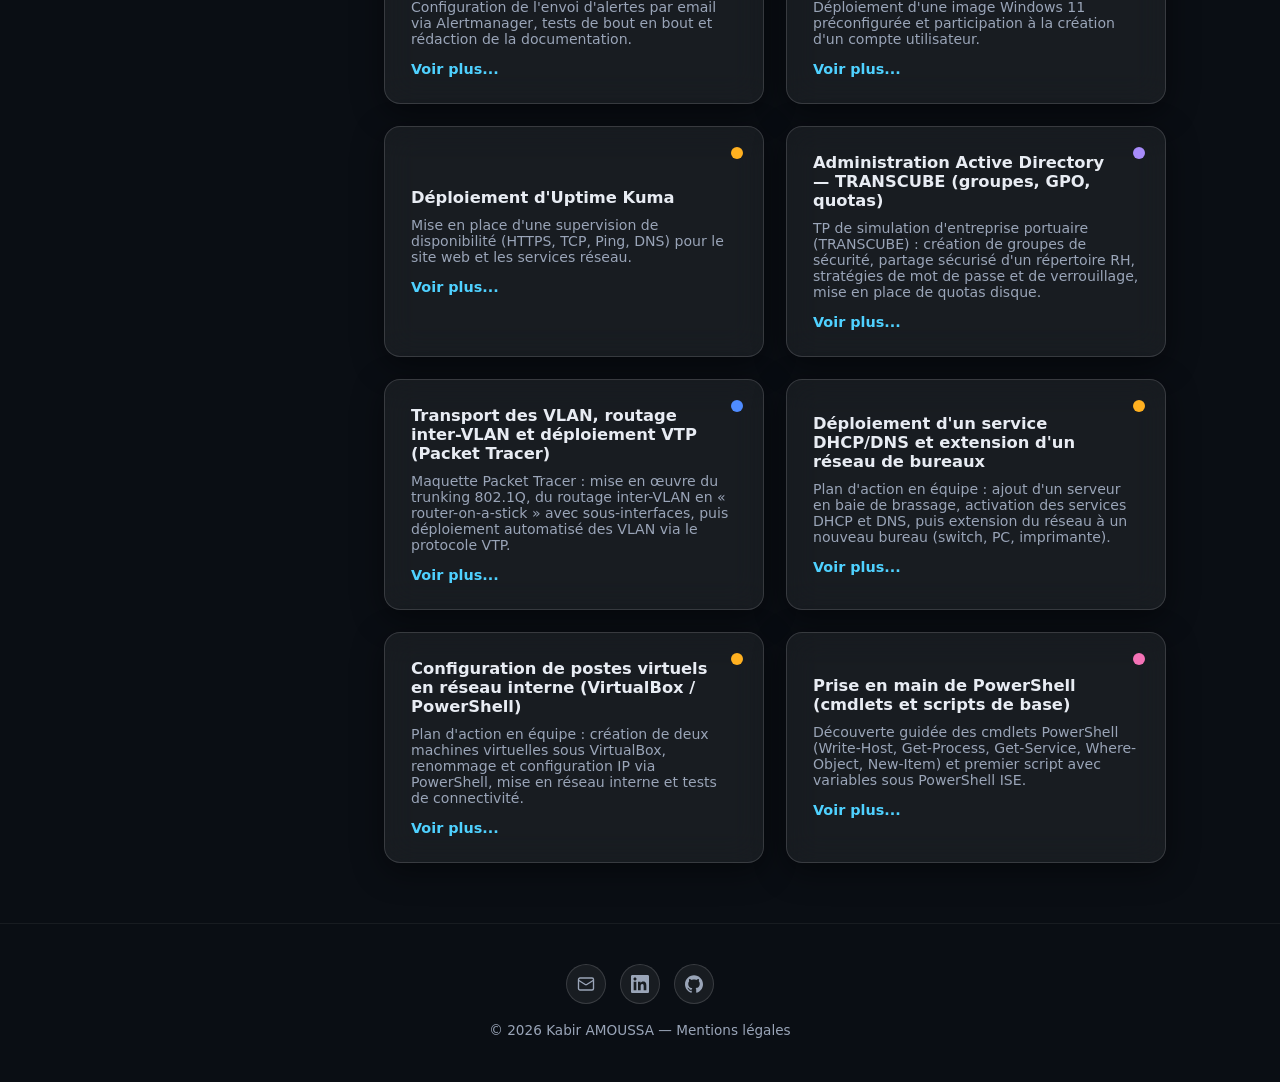
==== commit 4b48ce95: "E5 : ajout des réalisations en formation et filtre formation/milieu professionnel" ====
--- a/e5.html
+++ b/e5.html
@@ -4,8 +4,9 @@
 <meta charset="UTF-8">
 <meta name="viewport" content="width=device-width, initial-scale=1.0">
 <title>Épreuve E5 — Kabir AMOUSSA</title>
+<meta name="robots" content="noindex, nofollow">
 <script>(function(){var t=localStorage.getItem('theme');if(t==='light')document.documentElement.dataset.theme='light';})();</script>
-<link rel="stylesheet" href="css/style.css?v=17">
+<link rel="stylesheet" href="css/style.css?v=18">
 </head>
 <body>
 
@@ -78,9 +79,15 @@
     </div>
 
     <div class="e5-filters reveal">
+      <button class="filter-pill active" data-lieu="all">Formation &amp; milieu professionnel</button>
+      <button class="filter-pill" data-lieu="formation">Réalisation en formation</button>
+      <button class="filter-pill" data-lieu="entreprise">Réalisation en milieu professionnel</button>
+    </div>
+
+    <div class="e5-filters reveal">
       <button class="filter-pill active" data-annee="all">Toutes années</button>
-      <button class="filter-pill" data-annee="1">Réalisation en milieu professionnel en première année</button>
-      <button class="filter-pill" data-annee="2">Réalisation en milieu professionnel en deuxième année</button>
+      <button class="filter-pill" data-annee="1">1ère année</button>
+      <button class="filter-pill" data-annee="2">2e année</button>
     </div>
 
     <div class="grid e5-tasks-grid" id="e5TasksGrid"></div>
@@ -109,6 +116,6 @@
   </div>
 </footer>
 
-<script src="js/script.js?v=17"></script>
+<script src="js/script.js?v=18"></script>
 </body>
 </html>
--- a/css/style.css
+++ b/css/style.css
@@ -369,6 +369,10 @@
 
 .parcours-modal-meta { color: var(--text-dim); font-size: 0.85rem; margin-bottom: 16px; }
 
+/* -------- E6 : fiches de réalisation -------- */
+.comp-list { list-style: none; padding: 0; margin: 10px 0; }
+.comp-list li { padding: 6px 0; color: var(--text-dim); font-size: 0.92rem; }
+
 /* -------- Projets -------- */
 .project-card { display: flex; flex-direction: column; gap: 10px; }
 .project-card .tags { margin-top: 6px; }
